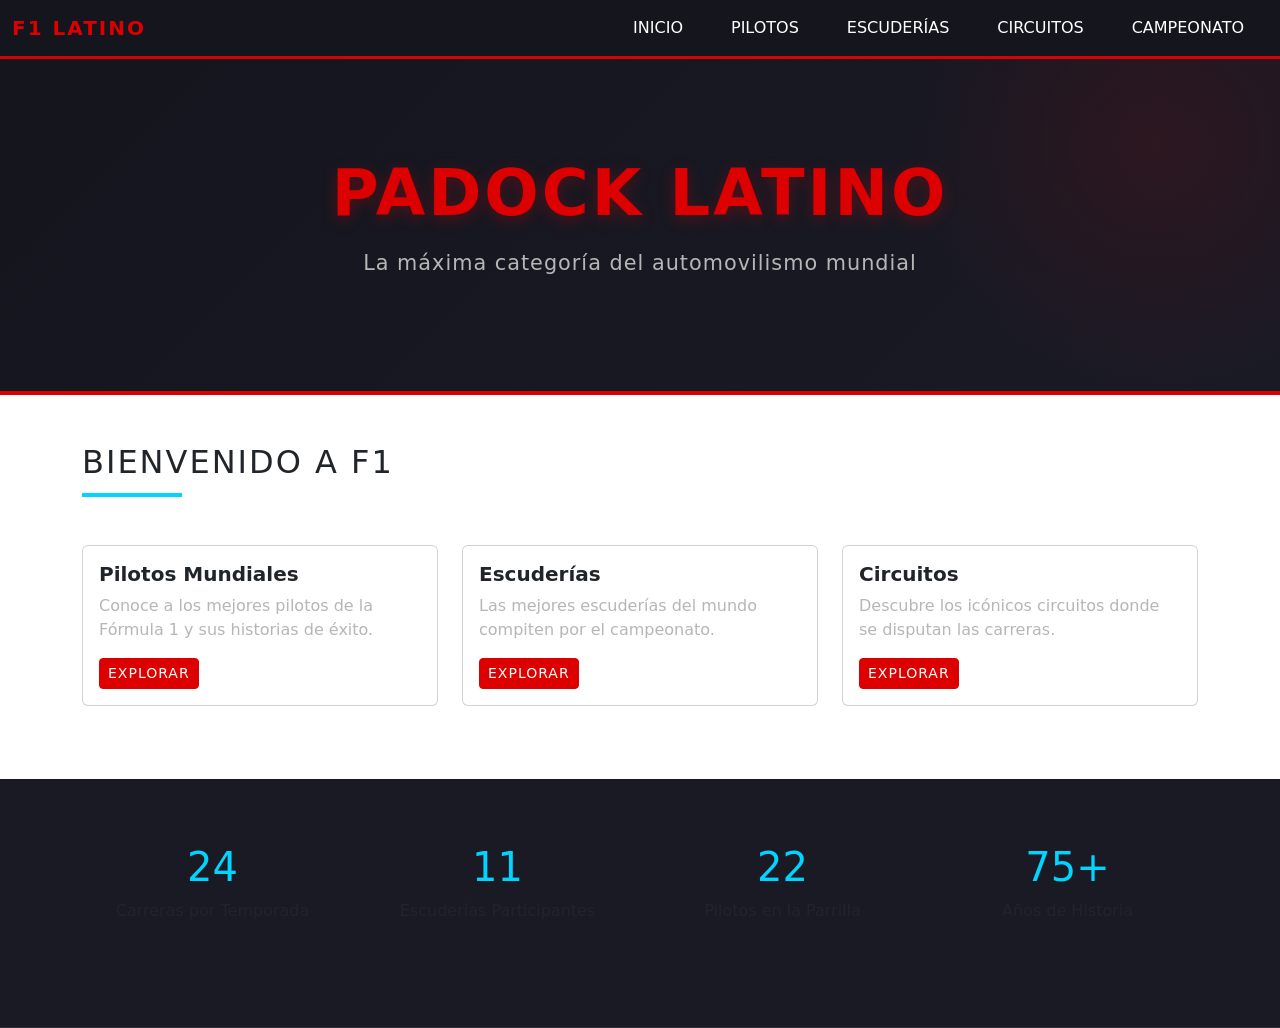
==== proyecto-final/Padock Latino.html @ 5decf809 "Add files via upload" ====
<!DOCTYPE html>
<html lang="es">

<head>
  <meta charset="UTF-8">
  <meta name="viewport" content="width=device-width, initial-scale=1.0">
  <title>Padock Latino - Fórmula 1</title>
  <link rel="stylesheet" href="styles.css">
  <link href="https://cdn.jsdelivr.net/npm/bootstrap@5.3.8/dist/css/bootstrap.min.css" rel="stylesheet"
    integrity="sha384-sRIl4kxILFvY47J16cr9ZwB07vP4J8+LH7qKQnuqkuIAvNWLzeN8tE5YBujZqJLB" crossorigin="anonymous">

</head>

<body>

  <!-- NAVBAR -->
  <nav class="navbar navbar-expand-lg">
    <div class="container-fluid">
      <a class="navbar-brand" href="Padock Latino.html"> F1 LATINO</a>
      <button class="navbar-toggler" type="button" data-bs-toggle="collapse" data-bs-target="#navbarNav"
        aria-controls="navbarNav" aria-expanded="false" aria-label="Toggle navigation">
        <span class="navbar-toggler-icon"></span>
      </button>
      <div class="collapse navbar-collapse" id="navbarNav">
        <ul class="navbar-nav ms-auto">
          <li class="nav-item">
            <a class="nav-link" href="Padock Latino.html">INICIO</a>
          </li>
          <li class="nav-item">
            <a class="nav-link" href="pilotos.html">PILOTOS</a>
          </li>
          <li class="nav-item">
            <a class="nav-link" href="escuderias.html">ESCUDERÍAS</a>
          </li>
          <li class="nav-item">
            <a class="nav-link" href="circuitos.html">CIRCUITOS</a>
          </li>
          <li class="nav-item">
            <a class="nav-link" href="campeonato.html">CAMPEONATO</a>
          </li>
        </ul>
      </div>
    </div>
  </nav>

  <!-- HERO SECTION -->
  <div class="titulo">
    <h1>PADOCK LATINO</h1>
    <p>La máxima categoría del automovilismo mundial</p>
  </div>

  <!-- CONTENIDO PRINCIPAL -->
  <section class="py-5">
    <div class="container">
      <h2>Bienvenido a F1</h2>
      <div class="row mt-5">
        <div class="col-md-4 mb-4">
          <div class="card">
            <div class="card-body">
              <h5 class="card-title"> Pilotos Mundiales</h5>
              <p class="card-text">Conoce a los mejores pilotos de la Fórmula 1 y sus historias de éxito.</p>
              <a href="pilotos.html" class="btn btn-primary btn-sm">Explorar</a>
            </div>
          </div>
        </div>
        <div class="col-md-4 mb-4">
          <div class="card">
            <div class="card-body">
              <h5 class="card-title"> Escuderías</h5>
              <p class="card-text">Las mejores escuderías del mundo compiten por el campeonato.</p>
              <a href="escuderias.html" class="btn btn-primary btn-sm">Explorar</a>
            </div>
          </div>
        </div>
        <div class="col-md-4 mb-4">
          <div class="card">
            <div class="card-body">
              <h5 class="card-title"> Circuitos</h5>
              <p class="card-text">Descubre los icónicos circuitos donde se disputan las carreras.</p>
              <a href="circuitos.html" class="btn btn-primary btn-sm">Explorar</a>
            </div>
          </div>
        </div>
      </div>
    </div>
  </section>

  <!-- ESTADÍSTICAS -->
  <section style="background-color: #1a1a25; padding: 4rem 2rem;">
    <div class="container">
      <div class="row text-center">
        <div class="col-md-3 mb-4">
          <h3 style="color: #00D4FF; font-size: 2.5rem;">24</h3>
          <p>Carreras por Temporada</p>
        </div>
        <div class="col-md-3 mb-4">
          <h3 style="color: #00D4FF; font-size: 2.5rem;">11</h3>
          <p>Escuderías Participantes</p>
        </div>
        <div class="col-md-3 mb-4">
          <h3 style="color: #00D4FF; font-size: 2.5rem;">22</h3>
          <p>Pilotos en la Parrilla</p>
        </div>
        <div class="col-md-3 mb-4">
          <h3 style="color: #00D4FF; font-size: 2.5rem;">75+</h3>
          <p>Años de Historia</p>
        </div>
      </div>
    </div>
  </section>


  <script src="https://cdn.jsdelivr.net/npm/bootstrap@5.3.8/dist/js/bootstrap.bundle.min.js"
    integrity="sha384-FKyoEForCGlyvwx9Hj09JcYn3nv7wiPVlz7YYwJrWVcXK/BmnVDxM+D2scQbITxI"
    crossorigin="anonymous"></script>

</body>

</html>
---- proyecto-final/styles.css ----
/* Variables de color F1 */
:root {
  --f1-red: #DC0000;
  --f1-dark: #15151E;
  --f1-light: #F5F5F5;
  --f1-highlight: #00D4FF;
  --accent-yellow: #FFD700;
  --text-primary: #FFFFFF;
  --text-secondary: #B6B6B6;
}

* {
  margin: 0;
  padding: 0;
  box-sizing: border-box;
}

body {
  background-color: var(--f1-dark);
  color: var(--text-primary);
  font-family: 'Segoe UI', Tahoma, Geneva, Verdana, sans-serif;
  line-height: 1.6;
}

/* NAVBAR */
.navbar {
  background-color: var(--f1-dark) !important;
  border-bottom: 3px solid var(--f1-red);
  padding: 1rem 0;
}

.navbar-brand {
  color: var(--f1-red) !important;
  font-weight: 700;
  font-size: 1.5rem;
  text-transform: uppercase;
  letter-spacing: 2px;
}

.navbar-nav .nav-link {
  color: var(--text-primary) !important;
  margin: 0 1rem;
  font-weight: 500;
  transition: all 0.3s ease;
  position: relative;
}

.navbar-nav .nav-link:after {
  content: '';
  position: absolute;
  bottom: -5px;
  left: 0;
  width: 0;
  height: 2px;
  background-color: var(--f1-red);
  transition: width 0.3s ease;
}

.navbar-nav .nav-link:hover:after {
  width: 100%;
}

.navbar-nav .nav-link.active {
  color: var(--f1-red) !important;
}

.navbar-toggler {
  border-color: var(--f1-red);
}



/* HERO SECTION */
.titulo {
  background: linear-gradient(135deg, var(--f1-dark) 0%, #1a1a25 100%);
  padding: 6rem 2rem;
  text-align: center;
  border-bottom: 4px solid var(--f1-red);
  position: relative;
  overflow: hidden;
}

.titulo::before {
  content: '';
  position: absolute;
  top: -50%;
  right: -10%;
  width: 500px;
  height: 500px;
  background: radial-gradient(circle, rgba(220, 0, 0, 0.1) 0%, transparent 70%);
  border-radius: 50%;
  animation: float 6s ease-in-out infinite;
}

@keyframes float {
  0%, 100% { transform: translateY(0px); }
  50% { transform: translateY(-20px); }
}

.titulo h1 {
  font-size: 4rem;
  font-weight: 700;
  color: var(--f1-red);
  text-transform: uppercase;
  letter-spacing: 3px;
  margin-bottom: 1rem;
  position: relative;
  z-index: 1;
  text-shadow: 0 4px 15px rgba(220, 0, 0, 0.3);
}

.titulo p {
  font-size: 1.3rem;
  color: var(--text-secondary);
  position: relative;
  z-index: 1;
  letter-spacing: 1px;
}

/* CONTENEDOR GENERAL */
.container, .container-fluid {
  max-width: 1400px;
  margin: 0 auto;
}

/* SECCIONES */
section {
  padding: 4rem 2rem;
  border-bottom: 1px solid rgba(255, 255, 255, 0.1);
}

h2 {
  font-size: 2.5rem;
  color: var(--f1-red);
  margin-bottom: 2rem;
  text-transform: uppercase;
  letter-spacing: 2px;
  position: relative;
  padding-bottom: 1rem;
}

h2::after {
  content: '';
  position: absolute;
  bottom: 0;
  left: 0;
  width: 100px;
  height: 4px;
  background-color: var(--f1-highlight);
}

h3 {
  color: var(--f1-highlight);
  margin-top: 1.5rem;
  margin-bottom: 1rem;
}

/* TARJETAS */
.card {
  background-color: #1f1f2e;
  border: 1px solid rgba(220, 0, 0, 0.2);
  border-radius: 8px;
  transition: all 0.3s ease;
  overflow: hidden;
}

.card:hover {
  transform: translateY(-5px);
  border-color: var(--f1-red);
  box-shadow: 0 10px 30px rgba(220, 0, 0, 0.2);
}

.card-title {
  color: var(--f1-red);
  font-weight: 600;
}

.card-text {
  color: var(--text-secondary);
}

/* BOTONES */
.btn-primary {
  background-color: var(--f1-red) !important;
  border-color: var(--f1-red) !important;
  color: white !important;
  font-weight: 600;
  text-transform: uppercase;
  letter-spacing: 1px;
  transition: all 0.3s ease;
}

.btn-primary:hover {
  background-color: #a00000 !important;
  box-shadow: 0 5px 20px rgba(220, 0, 0, 0.4);
}

.btn-outline-primary {
  color: var(--f1-red) !important;
  border-color: var(--f1-red) !important;
  transition: all 0.3s ease;
}

.btn-outline-primary:hover {
  background-color: var(--f1-red) !important;
  color: white !important;
}

/* TABLAS */
table {
  border-collapse: collapse;
  width: 100%;
  margin: 2rem 0;
}

thead {
  background-color: var(--f1-red);
}

thead th {
  padding: 1rem;
  text-align: left;
  font-weight: 600;
  color: white;
}

tbody td {
  padding: 1rem;
  border-bottom: 1px solid rgba(255, 255, 255, 0.1);
  color: var(--text-secondary);
}

tbody tr:hover {
  background-color: rgba(220, 0, 0, 0.1);
}

/* FOOTER */
footer {
  background-color: #0a0a0f;
  border-top: 3px solid var(--f1-red);
  padding: 2rem;
  text-align: center;
  color: var(--text-secondary);
  margin-top: 4rem;
}

/* RESPONSIVE */
@media (max-width: 768px) {
  .titulo h1 {
    font-size: 2rem;
  }

  .titulo p {
    font-size: 1rem;
  }

  h2 {
    font-size: 1.8rem;
  }

  section {
    padding: 2rem 1rem;
  }
}
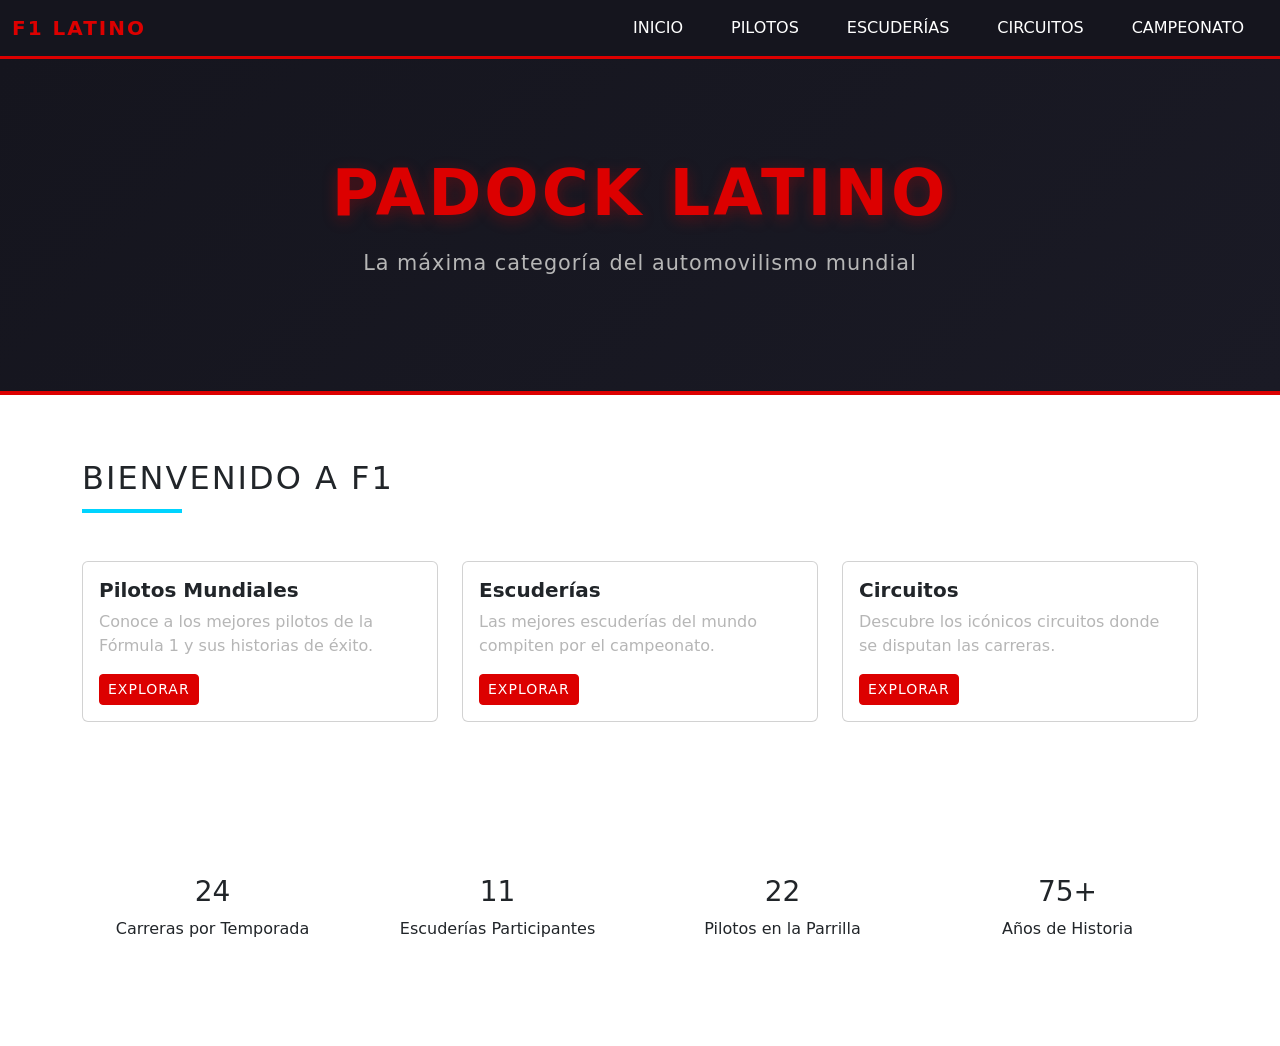
==== commit 51b20059: "Add files via upload" ====
--- a/proyecto-final/Padock Latino.html
+++ b/proyecto-final/Padock Latino.html
@@ -50,7 +50,7 @@
   </div>
 
   <!-- CONTENIDO PRINCIPAL -->
-  <section class="py-5">
+  <section>
     <div class="container">
       <h2>Bienvenido a F1</h2>
       <div class="row mt-5">
@@ -86,23 +86,23 @@
   </section>
 
   <!-- ESTADÍSTICAS -->
-  <section style="background-color: #1a1a25; padding: 4rem 2rem;">
+  <section>
     <div class="container">
       <div class="row text-center">
         <div class="col-md-3 mb-4">
-          <h3 style="color: #00D4FF; font-size: 2.5rem;">24</h3>
+          <h3>24</h3>
           <p>Carreras por Temporada</p>
         </div>
         <div class="col-md-3 mb-4">
-          <h3 style="color: #00D4FF; font-size: 2.5rem;">11</h3>
+          <h3>11</h3>
           <p>Escuderías Participantes</p>
         </div>
         <div class="col-md-3 mb-4">
-          <h3 style="color: #00D4FF; font-size: 2.5rem;">22</h3>
+          <h3>22</h3>
           <p>Pilotos en la Parrilla</p>
         </div>
         <div class="col-md-3 mb-4">
-          <h3 style="color: #00D4FF; font-size: 2.5rem;">75+</h3>
+          <h3>75+</h3>
           <p>Años de Historia</p>
         </div>
       </div>
--- a/proyecto-final/styles.css
+++ b/proyecto-final/styles.css
@@ -9,19 +9,6 @@
   --text-secondary: #B6B6B6;
 }
 
-* {
-  margin: 0;
-  padding: 0;
-  box-sizing: border-box;
-}
-
-body {
-  background-color: var(--f1-dark);
-  color: var(--text-primary);
-  font-family: 'Segoe UI', Tahoma, Geneva, Verdana, sans-serif;
-  line-height: 1.6;
-}
-
 /* NAVBAR */
 .navbar {
   background-color: var(--f1-dark) !important;
@@ -80,22 +67,8 @@
   overflow: hidden;
 }
 
-.titulo::before {
-  content: '';
-  position: absolute;
-  top: -50%;
-  right: -10%;
-  width: 500px;
-  height: 500px;
-  background: radial-gradient(circle, rgba(220, 0, 0, 0.1) 0%, transparent 70%);
-  border-radius: 50%;
-  animation: float 6s ease-in-out infinite;
-}
-
-@keyframes float {
-  0%, 100% { transform: translateY(0px); }
-  50% { transform: translateY(-20px); }
-}
+
+
 
 .titulo h1 {
   font-size: 4rem;
@@ -195,17 +168,6 @@
   box-shadow: 0 5px 20px rgba(220, 0, 0, 0.4);
 }
 
-.btn-outline-primary {
-  color: var(--f1-red) !important;
-  border-color: var(--f1-red) !important;
-  transition: all 0.3s ease;
-}
-
-.btn-outline-primary:hover {
-  background-color: var(--f1-red) !important;
-  color: white !important;
-}
-
 /* TABLAS */
 table {
   border-collapse: collapse;
@@ -234,32 +196,7 @@
   background-color: rgba(220, 0, 0, 0.1);
 }
 
-/* FOOTER */
-footer {
-  background-color: #0a0a0f;
-  border-top: 3px solid var(--f1-red);
-  padding: 2rem;
-  text-align: center;
-  color: var(--text-secondary);
-  margin-top: 4rem;
-}
-
-/* RESPONSIVE */
-@media (max-width: 768px) {
-  .titulo h1 {
-    font-size: 2rem;
-  }
-
-  .titulo p {
-    font-size: 1rem;
-  }
-
-  h2 {
-    font-size: 1.8rem;
-  }
-
-  section {
-    padding: 2rem 1rem;
-  }
-}
-
+
+
+
+
